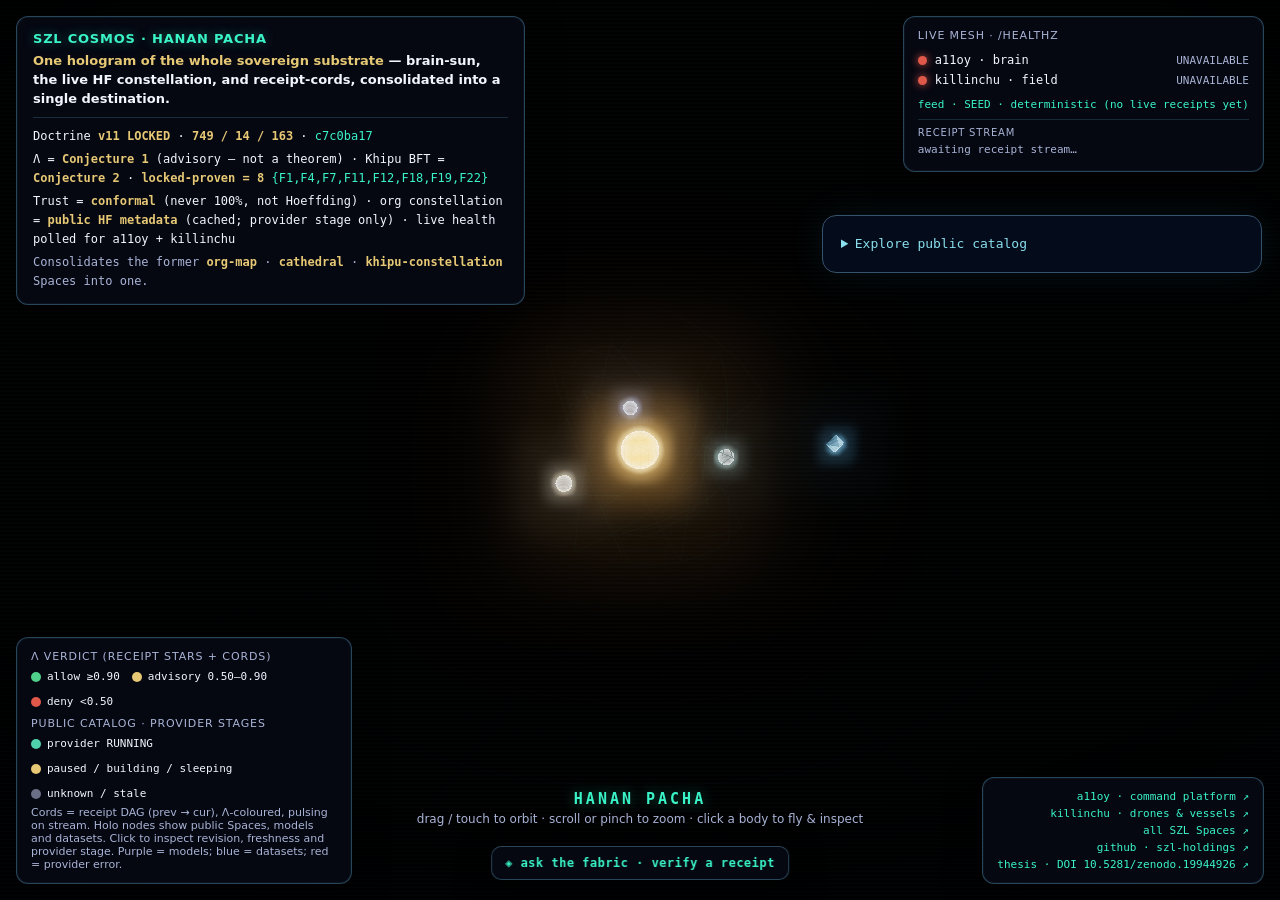
==== spaces/cosmos/index.html @ a41378c2 "feat: bind Cosmos to canonical source and verified publication Signed-off-by: Lutar, Stephen P. <ste" ====
<!doctype html>
<!-- ======================================================================
  SZL COSMOS · Hanan Pacha — one holographic destination that CONSOLIDATES
  three former Spaces (org-map · cathedral · khipu-constellation) into a single
  cinematic 3D hologram of the whole SZL sovereign substrate.

  Fully sovereign: Three.js r160 (MIT) VENDORED under /vendor, NO CDN at runtime,
  including the real postprocessing bloom chain (EffectComposer + UnrealBloomPass
  + OutputPass, all MIT, vendored). Holographic fresnel / iridescent / scanline
  shaders + true selective-style bloom.

  Layers (all honest):
   - a11oy = brain / sun (core governance substrate)
   - 3 a11oy-INTERNAL capabilities orbit + inspect (reasoning / policy / operator)
   - ORG CONSTELLATION = the live SZL Holdings HF Spaces as holographic nodes
     (this is the former org-map, folded in — catalog snapshot, honestly labelled)
   - killinchu = field node
   - Khipu receipt constellation w/ cord arcs (the receipt DAG), Λ-coloured
  Real /healthz + /lambda + /khipu/ledger; honest SEED→LIVE. Nothing fabricated.

  Honesty v11: Λ = Conjecture 1 (advisory); Khipu BFT = Conjecture 2; locked-proven = 8;
  conformal-not-Hoeffding; SLSA L1 honest.
====================================================================== -->
<html lang="en">
<head>
<meta charset="utf-8" />
<link rel="icon" href="data:image/svg+xml,%3Csvg%20xmlns='http://www.w3.org/2000/svg'%20viewBox='0%200%2032%2032'%3E%3Crect%20width='32'%20height='32'%20rx='6'%20fill='%23050912'/%3E%3Ccircle%20cx='16'%20cy='16'%20r='6.5'%20fill='%23d7b96b'/%3E%3Ccircle%20cx='16'%20cy='16'%20r='11'%20fill='none'%20stroke='%233af4c8'%20stroke-width='1.2'/%3E%3C/svg%3E" />
<meta name="viewport" content="width=device-width, initial-scale=1, viewport-fit=cover" />
<meta name="theme-color" content="#050912" />
<meta name="color-scheme" content="dark" />
<meta name="mobile-web-app-capable" content="yes" />
<meta name="apple-mobile-web-app-capable" content="yes" />
<meta name="apple-mobile-web-app-status-bar-style" content="black-translucent" />
<title>SZL Cosmos · Hanan Pacha</title>
<meta name="description" content="One holographic destination for the SZL sovereign governed-AI substrate: a11oy brain-sun, internal capabilities, the live HF Spaces constellation, killinchu field node, and a live Khipu receipt constellation. Vendored Three.js + real bloom, no CDN. Λ = Conjecture 1." />
<!-- social link-preview card (sovereign: same-origin poster, no CDN) -->
<meta property="og:type" content="website" />
<meta property="og:site_name" content="SZL Holdings" />
<meta property="og:title" content="SZL Cosmos · Hanan Pacha" />
<meta property="og:description" content="One holographic map of the SZL sovereign governed-AI substrate — brain-sun, the live HF Spaces constellation, and Khipu receipt-cords. Vendored 3D · real bloom · no CDN · Λ = Conjecture 1." />
<meta property="og:url" content="https://betterwithage-cosmos.hf.space/" />
<meta property="og:image" content="https://betterwithage-cosmos.hf.space/og.png" />
<meta property="og:image:type" content="image/png" />
<meta property="og:image:width" content="1200" />
<meta property="og:image:height" content="630" />
<meta property="og:image:alt" content="SZL Cosmos — a holographic gold brain-sun corded to a constellation of governed HF Spaces." />
<meta name="twitter:card" content="summary_large_image" />
<meta name="twitter:title" content="SZL Cosmos · Hanan Pacha" />
<meta name="twitter:description" content="One holographic map of the SZL sovereign governed-AI substrate. Vendored 3D · real bloom · no CDN · Λ = Conjecture 1." />
<meta name="twitter:image" content="https://betterwithage-cosmos.hf.space/og.png" />
<!-- SOVEREIGN: 0 runtime CDN. System font stacks only. -->
<style>
:root{
  --hatun-300:#e6c875; --hatun-400:#d7b96b; --hatun-500:#c08f2f;
  --cyan:#3af4c8; --holo:#7ad7ff; --magenta:#ff6cc8; --violet:#9b8cff;
  --yuyay-300:#5cc4bf; --yuyay-500:#168f89;
  --indigo-900:#040711; --indigo-800:#0a0e1e; --indigo-700:#14173a;
  --green:#4fd18b; --amber:#e6c875; --red:#e0584a;
  --ink:#f2f6ff; --ink-dim:#a9b4d6;
  --hud-bg:rgba(6,9,20,0.86); --hud-border:rgba(122,215,255,0.30);
  --mono:'JetBrains Mono',ui-monospace,Menlo,monospace;
  --sans:'Inter',system-ui,-apple-system,sans-serif;
}
*{box-sizing:border-box}
html,body{margin:0;height:100%;background:var(--indigo-900);overflow:hidden;color:var(--ink);font-family:var(--sans)}
#scene{position:fixed;inset:0;z-index:0;display:block}
/* holographic overlays: scanlines + vignette (between scene and HUD) */
.fx{position:fixed;inset:0;z-index:4;pointer-events:none}
.fx.scan{background:repeating-linear-gradient(0deg,rgba(122,215,255,0.05) 0px,rgba(122,215,255,0.05) 1px,transparent 2px,transparent 4px);mix-blend-mode:screen;opacity:.35;animation:scanmove 8s linear infinite}
.fx.vig{background:radial-gradient(120% 100% at 50% 40%,transparent 52%,rgba(3,5,12,0.55) 100%)}
@keyframes scanmove{to{background-position:0 4px}}
.hud{position:fixed;z-index:10;background:var(--hud-bg);border:1px solid var(--hud-border);border-radius:12px;
  backdrop-filter:blur(10px);-webkit-backdrop-filter:blur(10px);box-shadow:0 10px 34px rgba(0,0,0,0.5),inset 0 0 0 1px rgba(122,215,255,0.05)}
/* top-left doctrine plaque */
.plaque{top:16px;left:16px;max-width:min(50ch,84vw);padding:14px 16px}
.plaque .title{color:var(--cyan);font-weight:700;letter-spacing:.06em;font-size:13px;text-transform:uppercase;margin-bottom:6px;text-shadow:0 0 12px rgba(58,244,200,0.4)}
.plaque .value{font:600 13px/1.45 var(--sans);color:var(--ink);margin-bottom:9px;padding-bottom:8px;border-bottom:1px solid rgba(122,215,255,0.18)}
.plaque .value .em{color:var(--hatun-300)}
.plaque .line{font:12px/1.55 var(--mono);color:var(--ink)}
.plaque .line b{color:var(--hatun-300)}
.plaque .sha{color:var(--cyan)}
/* top-right live status */
.status{top:16px;right:16px;padding:12px 14px;min-width:236px}
.status .h{font-size:11px;color:var(--ink-dim);text-transform:uppercase;letter-spacing:.08em;margin-bottom:8px}
.row{display:flex;align-items:center;gap:8px;font:12px var(--mono);padding:3px 0}
.dot{width:9px;height:9px;border-radius:50%;flex:none}
.dot.live{background:var(--green);box-shadow:0 0 9px var(--green)}
.dot.off{background:var(--red);box-shadow:0 0 9px var(--red)}
.dot.seed{background:var(--hatun-400);box-shadow:0 0 9px var(--hatun-400)}
.dot.cat{background:var(--holo);box-shadow:0 0 9px var(--holo)}
.row .meta{margin-left:auto;color:var(--ink-dim);font-size:11px}
.feed{margin-top:8px;font:11px var(--mono);color:var(--cyan)}
.ticker{margin-top:8px;border-top:1px solid rgba(122,215,255,0.16);padding-top:7px}
.ticker .th{font-size:10px;color:var(--ink-dim);text-transform:uppercase;letter-spacing:.08em;margin-bottom:4px}
.ticker .tk{font:11px/1.5 var(--mono);color:var(--ink);white-space:nowrap;overflow:hidden;text-overflow:ellipsis}
.ticker .tk.dim{color:var(--ink-dim)}
/* bottom-left legend */
.legend{bottom:16px;left:16px;padding:12px 14px;font-size:11px;max-width:48ch}
.legend .h{color:var(--ink-dim);text-transform:uppercase;letter-spacing:.08em;margin-bottom:7px}
.legend .grp{display:flex;flex-wrap:wrap;gap:12px;margin-bottom:6px}
.legend .item{display:flex;align-items:center;gap:6px;font:11px var(--mono)}
.legend .sw{width:10px;height:10px;border-radius:50%}
.legend .hint{color:var(--ink-dim);margin-top:4px}
/* bottom-right links */
.links{bottom:16px;right:16px;padding:10px 14px;font:11px var(--mono);text-align:right}
.links a{color:var(--cyan);text-decoration:none;display:block;padding:2px 0}
.links a:hover{color:var(--hatun-300);text-decoration:underline}
/* inspector panel */
#inspector{position:fixed;z-index:20;top:50%;right:-440px;transform:translateY(-50%);
  width:400px;max-width:88vw;max-height:80vh;overflow:auto;padding:18px 20px;
  background:var(--hud-bg);border:1px solid var(--hud-border);border-radius:14px;
  backdrop-filter:blur(11px);box-shadow:0 16px 48px rgba(0,0,0,0.6),inset 0 0 40px rgba(122,215,255,0.04);transition:right .35s cubic-bezier(.2,.8,.2,1)}
#inspector.show{right:16px}
#inspector .ititle{color:var(--cyan);font-weight:700;font-size:16px;margin-bottom:4px;text-shadow:0 0 12px rgba(58,244,200,0.35)}
#inspector .iplain{color:var(--ink);font-size:13px;line-height:1.5;margin-bottom:12px}
#inspector .ih{font:11px var(--mono);color:var(--ink-dim);text-transform:uppercase;letter-spacing:.07em;margin:12px 0 5px}
#inspector ul{margin:0;padding-left:18px}
#inspector li{font:12px/1.55 var(--mono);color:var(--ink);margin-bottom:3px}
#inspector li.proof{color:var(--cyan)}
#inspector .close{position:absolute;top:12px;right:14px;cursor:pointer;color:var(--ink-dim);font-size:18px;background:none;border:0}
#inspector .close:hover{color:var(--cyan)}
/* loader / error */
#boot{position:fixed;inset:0;z-index:30;display:flex;align-items:center;justify-content:center;flex-direction:column;
  background:var(--indigo-900);text-align:center;transition:opacity .6s ease}
#boot.hide{opacity:0;pointer-events:none}
#boot .b1{font:700 22px var(--mono);color:var(--cyan);letter-spacing:.14em;text-shadow:0 0 18px rgba(58,244,200,0.5)}
#boot .b2{color:var(--ink-dim);font-size:13px;margin-top:10px}
#boot .spin{width:32px;height:32px;margin:18px auto 0;border-radius:50%;border:2px solid rgba(122,215,255,0.22);border-top-color:var(--cyan);animation:spin 0.9s linear infinite}
@keyframes spin{to{transform:rotate(360deg)}}
.title-card{position:fixed;z-index:8;left:50%;bottom:74px;transform:translateX(-50%);text-align:center;pointer-events:none}
.title-card .t1{font:700 15px var(--mono);color:var(--cyan);letter-spacing:.2em;text-transform:uppercase;text-shadow:0 0 14px rgba(58,244,200,0.45)}
.title-card .t2{color:var(--ink-dim);font-size:12px;margin-top:4px}
/* Toggle FAB + scrim are desktop-hidden; revealed only on phones below. */
.hud-toggle-cb{position:fixed;opacity:0;pointer-events:none;width:0;height:0}
.hud-fab,.hud-scrim{display:none}

@media(max-width:680px){
  #hud-sheet{position:fixed;left:0;right:0;bottom:0;top:auto;z-index:32;
    max-height:76vh;overflow-y:auto;-webkit-overflow-scrolling:touch;
    display:flex;flex-direction:column;gap:14px;
    background:rgba(6,9,20,0.97);border-top:1px solid var(--hud-border);border-radius:18px 18px 0 0;
    box-shadow:0 -16px 48px rgba(0,0,0,0.6);backdrop-filter:blur(12px);-webkit-backdrop-filter:blur(12px);
    padding:20px 18px calc(24px + env(safe-area-inset-bottom,0px));
    padding-left:max(18px,env(safe-area-inset-left));padding-right:max(18px,env(safe-area-inset-right));
    transform:translateY(calc(100% + 40px));transition:transform .34s cubic-bezier(.2,.8,.2,1)}
  #hud-sheet::before{content:"";position:sticky;top:0;align-self:center;width:42px;height:4px;
    border-radius:3px;background:rgba(122,215,255,0.5);margin-bottom:2px;flex:none}
  .hud.plaque,.hud.status,.hud.legend,.hud.links{position:static;inset:auto;max-width:none;min-width:0;width:100%;
    border:0;border-radius:0;background:transparent;box-shadow:none;backdrop-filter:none;-webkit-backdrop-filter:none;
    padding:0;margin:0;text-align:left}
  .hud.legend{display:block}
  .hud.status,.hud.legend,.hud.links{border-top:1px solid rgba(122,215,255,0.16);padding-top:14px}
  .plaque .title{font-size:12px}
  .plaque .value{font-size:13px;margin-bottom:8px;padding-bottom:8px}
  .plaque .line{font-size:12px;line-height:1.55}
  .plaque .line.m-hide{display:block}
  .status .h{font-size:12px}
  .row{font-size:12px;gap:7px}.row .meta{font-size:12px}
  .feed{font-size:12px}.ticker .tk{font-size:12px;white-space:normal}.ticker .th{font-size:12px}
  .legend{font-size:12px}.legend .item{font-size:12px}.legend .hint{font-size:12px}
  .title-card .t1{font-size:13px}.title-card .t2{font-size:12px;max-width:88vw}
  .links{font-size:12px}.links a{font-size:12px}
  #inspector{width:92vw}#inspector .iplain{font-size:13px}#inspector li{font-size:12px}#inspector .ih{font-size:12px}
  .fx.scan{opacity:.22}
  .hud-fab{display:inline-flex;align-items:center;gap:7px;position:fixed;z-index:34;
    right:max(12px,env(safe-area-inset-right));bottom:max(14px,env(safe-area-inset-bottom));
    min-height:44px;min-width:44px;padding:0 16px;cursor:pointer;
    background:var(--hud-bg);border:1px solid var(--hud-border);border-radius:24px;
    color:var(--cyan);font:600 13px var(--mono);letter-spacing:.04em;
    backdrop-filter:blur(9px);-webkit-backdrop-filter:blur(9px);box-shadow:0 10px 34px rgba(0,0,0,0.5)}
  .hud-fab .hud-fab-i{font-size:14px}
  .hud-scrim{display:block;position:fixed;inset:0;z-index:31;background:rgba(4,5,12,0);
    pointer-events:none;transition:background .34s ease}
  #hud-toggle:checked ~ #hud-sheet{transform:translateY(0)}
  #hud-toggle:checked ~ .hud-scrim{background:rgba(4,5,12,0.45);pointer-events:auto}
  #hud-toggle:checked ~ .hud-fab{color:var(--hatun-300);border-color:rgba(230,200,117,.5)}
}
@media(prefers-reduced-motion:reduce){
  #inspector{transition:none}#boot{transition:none}#boot .spin{animation:none;border-top-color:rgba(122,215,255,0.22)}
  .ticker .tk{white-space:normal}.fx.scan{animation:none}
  #verify-modal{transition:none}
}
/* verify launcher + modal */
#verify-fab{position:fixed;z-index:18;left:50%;transform:translateX(-50%);bottom:20px;cursor:pointer;
  background:var(--hud-bg);border:1px solid var(--hud-border);border-radius:10px;
  color:var(--cyan);font:600 12px var(--mono);letter-spacing:.04em;padding:9px 13px;
  backdrop-filter:blur(9px);-webkit-backdrop-filter:blur(9px);box-shadow:0 10px 34px rgba(0,0,0,0.5)}
#verify-fab:hover{color:var(--hatun-300);border-color:rgba(230,200,117,.5)}
#verify-modal{position:fixed;z-index:40;inset:0;display:none;align-items:flex-start;justify-content:center;
  background:rgba(4,5,12,0.72);backdrop-filter:blur(4px);-webkit-backdrop-filter:blur(4px);
  padding:6vh 14px;overflow:auto;transition:opacity .25s ease}
#verify-modal.show{display:flex}
#verify-modal .vm-inner{position:relative;width:100%;max-width:660px}
#verify-modal .vm-close{position:absolute;top:-34px;right:0;cursor:pointer;color:var(--ink-dim);
  font-size:24px;background:none;border:0;line-height:1}
#verify-modal .vm-close:hover{color:var(--cyan)}
#verify-modal .vm-lede{color:var(--ink-dim);font:12px/1.5 var(--mono);margin:0 0 12px;max-width:660px}
@media(max-width:680px){
  #verify-fab{bottom:auto;top:max(56px,calc(env(safe-area-inset-top) + 12px));left:50%;transform:translateX(-50%);min-height:44px;padding:0 14px;display:inline-flex;align-items:center}
}
@media(pointer:coarse),(max-width:680px){
  .links a{display:flex;align-items:center;min-height:44px;padding:8px 0}
  #inspector .close{min-width:44px;min-height:44px;display:flex;align-items:center;justify-content:center;font-size:24px;top:6px;right:8px}
  #verify-modal .vm-close{min-width:44px;min-height:44px;display:flex;align-items:center;justify-content:center;top:-44px}
  .dot{width:10px;height:10px}
}
#inspector{padding-bottom:max(18px,calc(18px + env(safe-area-inset-bottom)))}
#verify-modal{padding-top:max(6vh,calc(env(safe-area-inset-top) + 24px))}
@media(max-width:768px){
  .plaque .title{font-size:12px}.status .h{font-size:12px}
  .row,.row .meta{font-size:12px}.feed,.ticker .tk{font-size:12px}.ticker .th{font-size:12px}
  .legend,.legend .item,.legend .hint{font-size:12px}.links,.links a{font-size:12px}
  #inspector .ih,#inspector li{font-size:12px}#verify-fab,#verify-modal .vm-lede{font-size:12px}
  .links a{min-height:44px;display:flex;align-items:center;padding:6px 0}
  #verify-fab{min-height:44px;display:inline-flex;align-items:center}
}
/* ============================================================
   ADDITIVE PRESENTATION POLISH (CSS-only; no text/logic/canvas
   changes). Motion is gated on prefers-reduced-motion; hover on
   fine-pointer + desktop so touch/mobile sheet behaviour is intact.
   ============================================================ */
/* smoother, tactile HUD chrome */
.hud{transition:transform .3s cubic-bezier(.2,.8,.2,1),box-shadow .3s ease,border-color .3s ease}
@media(hover:hover) and (min-width:681px){
  .hud.plaque:hover,.hud.status:hover,.hud.legend:hover,.hud.links:hover{
    transform:translateY(-2px);
    border-color:rgba(122,215,255,0.5);
    box-shadow:0 16px 46px rgba(0,0,0,0.58),0 0 22px rgba(58,244,200,0.12),inset 0 0 0 1px rgba(122,215,255,0.08)}
}
/* keyboard-visible focus rings (none existed before) for a11y */
.links a:focus-visible,
#insp-close:focus-visible,
#inspector .close:focus-visible,
#verify-fab:focus-visible,
#verify-modal .vm-close:focus-visible,
#hud-fab:focus-visible{outline:2px solid var(--cyan);outline-offset:3px;border-radius:6px}
#verify-fab:focus-visible{color:var(--hatun-300);border-color:rgba(230,200,117,.5)}
/* link + launcher micro-interactions */
.links a{transition:color .2s ease,transform .2s ease}
@media(hover:hover){ .links a:hover{transform:translateX(2px)} }
#verify-fab{transition:transform .25s cubic-bezier(.2,.8,.2,1),color .2s ease,border-color .2s ease,box-shadow .25s ease}
@media(hover:hover){
  #verify-fab:hover{transform:translateX(-50%) translateY(-2px);box-shadow:0 14px 40px rgba(0,0,0,0.55),0 0 20px rgba(58,244,200,0.14)}
}
/* tasteful sovereign scrollbars on the scrollable panels */
#inspector::-webkit-scrollbar,#hud-sheet::-webkit-scrollbar{width:8px;height:8px}
#inspector::-webkit-scrollbar-track,#hud-sheet::-webkit-scrollbar-track{background:transparent}
#inspector::-webkit-scrollbar-thumb,#hud-sheet::-webkit-scrollbar-thumb{background:rgba(122,215,255,0.28);border-radius:8px}
#inspector::-webkit-scrollbar-thumb:hover,#hud-sheet::-webkit-scrollbar-thumb:hover{background:rgba(122,215,255,0.45)}
#inspector,#hud-sheet{scrollbar-width:thin;scrollbar-color:rgba(122,215,255,0.30) transparent}
/* staggered entrance for desktop HUD (backwards fill so hover transforms stay live) */
@media(min-width:681px) and (prefers-reduced-motion:no-preference){
  .hud.plaque,.hud.status,.hud.legend,.hud.links{animation:hud-rise .6s cubic-bezier(.2,.8,.2,1) backwards}
  .hud.status{animation-delay:.07s}
  .hud.legend{animation-delay:.14s}
  .hud.links{animation-delay:.21s}
  .title-card{animation:card-rise .7s cubic-bezier(.2,.8,.2,1) .30s backwards}
  #verify-fab{animation:card-rise .7s cubic-bezier(.2,.8,.2,1) .40s backwards}
}
@keyframes hud-rise{from{opacity:0;transform:translateY(10px)}to{opacity:1;transform:translateY(0)}}
@keyframes card-rise{from{opacity:0;transform:translateX(-50%) translateY(10px)}to{opacity:1;transform:translateX(-50%) translateY(0)}}
/* gentle life on the boot title + live status dots */
@media(prefers-reduced-motion:no-preference){
  #boot .b1{animation:boot-glow 2.4s ease-in-out infinite}
  .dot.live{animation:dot-pulse 2s ease-in-out infinite}
}
@keyframes boot-glow{0%,100%{text-shadow:0 0 18px rgba(58,244,200,0.5)}50%{text-shadow:0 0 30px rgba(58,244,200,0.85),0 0 46px rgba(58,244,200,0.35)}}
@keyframes dot-pulse{0%,100%{box-shadow:0 0 9px var(--green)}50%{box-shadow:0 0 16px var(--green),0 0 5px var(--green)}}
</style>
<link rel="stylesheet" href="./catalog.css">
<script defer src="./catalog-ui.js"></script>
</head>
<body>
  <input type="checkbox" id="hud-toggle" class="hud-toggle-cb" aria-hidden="true" tabindex="-1" />
  <label for="hud-toggle" id="hud-fab" class="hud-fab" role="button" tabindex="0"
         aria-label="Show or hide the fabric panels"><span class="hud-fab-i" aria-hidden="true">◈</span><span class="hud-fab-t">panels</span></label>
  <label for="hud-toggle" id="hud-scrim" class="hud-scrim" aria-hidden="true"></label>

  <canvas id="scene" aria-label="3D hologram: a11oy brain-sun with orbiting internal capabilities, the SZL Holdings HF Spaces constellation, killinchu field node, and a live Khipu receipt constellation"></canvas>
  <div class="fx scan" aria-hidden="true"></div>
  <div class="fx vig" aria-hidden="true"></div>

  <div id="boot"><div class="b1">SZL COSMOS</div><div class="b2">projecting sovereign hologram · vendored 3D · real bloom · no CDN…</div><div class="spin" role="status" aria-label="loading"></div></div>

  <div id="hud-sheet">
  <div class="hud plaque" aria-live="polite">
    <div class="title">SZL Cosmos · Hanan Pacha</div>
    <div class="value"><span class="em">One hologram of the whole sovereign substrate</span> — brain-sun, the live HF constellation, and receipt-cords, consolidated into a single destination.</div>
    <div class="line">Doctrine <b>v11 LOCKED</b> · <b>749 / 14 / 163</b> · <span class="sha">c7c0ba17</span></div>
    <div class="line" style="margin-top:5px">Λ = <b>Conjecture 1</b> (advisory — not a theorem) · Khipu BFT = <b>Conjecture 2</b> · <b>locked-proven = 8</b> <span class="sha">{F1,F4,F7,F11,F12,F18,F19,F22}</span></div>
    <div class="line m-hide" style="margin-top:5px">Trust = <b>conformal</b> (never 100%, not Hoeffding) · org constellation = <b>public HF metadata</b> (cached; provider stage only) · live health polled for a11oy + killinchu</div>
    <div class="line m-hide" style="margin-top:5px;color:var(--ink-dim)">Consolidates the former <b>org-map</b> · <b>cathedral</b> · <b>khipu-constellation</b> Spaces into one.</div>
  </div>

  <div class="hud status">
    <div class="h">Live mesh · /healthz</div>
    <div id="status-rows"></div>
    <div class="feed">feed · <span id="feed-src">connecting…</span></div>
    <div class="ticker"><div class="th">Receipt stream</div><div id="ticker-lines"></div></div>
  </div>

  <div class="hud legend">
    <div class="h">Λ verdict (receipt stars + cords)</div>
    <div class="grp">
      <span class="item"><span class="sw" style="background:#4fd18b"></span>allow ≥0.90</span>
      <span class="item"><span class="sw" style="background:#e6c875"></span>advisory 0.50–0.90</span>
      <span class="item"><span class="sw" style="background:#e0584a"></span>deny &lt;0.50</span>
    </div>
    <div class="h" style="margin-top:9px">Public catalog · provider stages</div>
    <div class="grp">
      <span class="item"><span class="sw" style="background:#4fd1ac"></span>provider RUNNING</span>
      <span class="item"><span class="sw" style="background:#e6c875"></span>paused / building / sleeping</span>
      <span class="item"><span class="sw" style="background:#6b6f86"></span>unknown / stale</span>
    </div>
    <div class="hint">Cords = receipt DAG (prev → cur), Λ-coloured, pulsing on stream. Holo nodes show public Spaces, models and datasets. Click to inspect revision, freshness and provider stage. Purple = models; blue = datasets; red = provider error.</div>
  </div>

  <div class="hud links">
    <a href="https://szlholdings-a11oy.hf.space" target="_blank" rel="noopener">a11oy · command platform ↗</a>
    <a href="https://szlholdings-killinchu.hf.space" target="_blank" rel="noopener">killinchu · drones & vessels ↗</a>
    <a href="https://huggingface.co/SZLHOLDINGS" target="_blank" rel="noopener">all SZL Spaces ↗</a>
    <a href="https://github.com/szl-holdings" target="_blank" rel="noopener">github · szl-holdings ↗</a>
    <a href="https://doi.org/10.5281/zenodo.19944926" target="_blank" rel="noopener">thesis · DOI 10.5281/zenodo.19944926 ↗</a>
  </div>
  </div><!-- /#hud-sheet -->

  <div id="inspector" role="dialog" aria-modal="false">
    <button class="close" id="insp-close" aria-label="Close">×</button>
    <div class="ititle" id="insp-title"></div>
    <div class="iplain" id="insp-plain"></div>
    <div id="insp-body"></div>
  </div>

  <div class="title-card"><div class="t1">Hanan Pacha</div><div class="t2">drag / touch to orbit · scroll or pinch to zoom · click a body to fly &amp; inspect</div></div>

  <button id="verify-fab" type="button" aria-haspopup="dialog" aria-controls="verify-modal">◈ ask the fabric · verify a receipt</button>
  <div id="verify-modal" role="dialog" aria-modal="true" aria-label="Ask the fabric — verify a receipt">
    <div class="vm-inner">
      <button class="vm-close" id="verify-close" aria-label="Close">×</button>
      <p class="vm-lede">Paste a Khipu receipt / DSSE envelope / in-toto statement (or load the sample) and
        submit it to the <b>live</b> a11oy verify endpoint. Unsigned → <b>STRUCTURAL-ONLY</b> (advisory,
        never a false green). Verifies receipts / DSSE / in-toto — not arbitrary text. Λ = Conjecture 1.</p>
      <div id="szl-verify"></div>
    </div>
  </div>

  <!-- Sovereign importmap: ONLY vendored local files. No CDN. -->
  <script type="importmap">
  {
    "imports": {
      "three": "./vendor/three.module.min.js",
      "three/addons/": "./vendor/"
    }
  }
  </script>
  <script type="module" src="./app.js"></script>
  <script src="./vendor/szl_verify_widget.js"></script>
  <script>
    (function(){
      var fab=document.getElementById('verify-fab');
      var modal=document.getElementById('verify-modal');
      var close=document.getElementById('verify-close');
      var mounted=false;
      function open(){
        if(!mounted && window.SZLVerify){ SZLVerify.mount('#szl-verify',{base:'https://a-11-oy.com'}); mounted=true; }
        modal.classList.add('show');
      }
      function hide(){ modal.classList.remove('show'); }
      if(fab) fab.addEventListener('click', open);
      if(close) close.addEventListener('click', hide);
      if(modal) modal.addEventListener('click', function(e){ if(e.target===modal) hide(); });
      document.addEventListener('keydown', function(e){ if(e.key==='Escape') hide(); });
    })();
  </script>

<!-- SZL-FOURTH-WALL:v1:START — this page proves itself to the visitor. Integrity & origin only. -->
<section id="fourth-wall" style="background:#060D1F;border-top:1px solid #C9B787;padding:14px 20px;font-family:ui-monospace,SFMono-Regular,Menlo,monospace;font-size:12px;color:#8FA3BF;line-height:1.7">
  <div style="max-width:960px;margin:0 auto">
    <span style="color:#C9B787;letter-spacing:2px">⟨ 4TH WALL ⟩</span>
    <span> You are reading rendered bytes. Don&rsquo;t trust them — hash them:</span>
    <button id="fw-hash-btn" style="margin-left:8px;background:transparent;border:1px solid #3AF4C8;color:#3AF4C8;padding:2px 10px;border-radius:3px;font:inherit;cursor:pointer">hash this page</button>
    <span id="fw-hash-out" style="color:#3AF4C8;word-break:break-all"></span>
    <div style="margin-top:6px">canonical source: <a href="https://huggingface.co/spaces/betterwithage/cosmos/tree/main" style="color:#C9B787">betterwithage/cosmos</a><span id="fw-rev"></span> · verify from outside:
      <code style="color:#E8D9AE;background:#0B1F3A;padding:1px 6px;border-radius:3px">curl -sL https://huggingface.co/spaces/betterwithage/cosmos/resolve/main/index.html | sha256sum</code>
    </div>
    <div style="margin-top:4px;color:#5c6f8a">Integrity &amp; origin of this page only — never the accuracy of anything on it. Known platform delta: Hugging Face may inject one <code>window.huggingface</code> variables <code>&lt;script&gt;</code> into <code>&lt;head&gt;</code> of the served page, so the in-browser hash can differ from the source hash by exactly that banner — diff the two documents to see it. Distrust only differences beyond that. Doctrine v11.</div>
  </div>
</section>
<script>
(function () {
  var btn = document.getElementById("fw-hash-btn"), out = document.getElementById("fw-hash-out");
  if (btn) btn.addEventListener("click", function () {
    out.textContent = " hashing\u2026";
    fetch(window.location.href, { cache: "reload" }).then(function (r) { return r.arrayBuffer(); })
      .then(function (buf) { return crypto.subtle.digest("SHA-256", buf); })
      .then(function (d) {
        var h = Array.prototype.map.call(new Uint8Array(d), function (b) { return b.toString(16).padStart(2, "0"); }).join("");
        out.textContent = " sha256:" + h;
      }).catch(function () { out.textContent = " hash failed \u2014 use the curl line instead"; });
  });
  fetch("https://huggingface.co/api/spaces/betterwithage/cosmos")
    .then(function (r) { return r.ok ? r.json() : null; })
    .then(function (j) { if (j && j.sha) document.getElementById("fw-rev").textContent = " (live revision = " + j.sha.slice(0, 12) + ")"; })
    .catch(function () {});
})();
</script>
<!-- SZL-FOURTH-WALL:v1:END -->

</body>
</html>
---- spaces/cosmos/catalog.css ----
#catalog-panel{position:fixed;right:18px;top:215px;z-index:30;width:min(440px,calc(100vw - 36px));max-height:65vh;overflow:auto;box-sizing:border-box;padding:14px 18px;background:rgba(5,13,29,.94);border:1px solid #34536c;border-radius:14px;color:#d9e9f3;font:12px/1.5 ui-monospace,monospace;box-shadow:0 0 35px #1c739524;backdrop-filter:blur(16px)}
#catalog-panel summary{cursor:pointer;color:#8adfed;font-size:13px;padding:4px 0}#catalog-state{color:#d7b96b}.catalog-note{color:#92a6bc;font-size:11px}.catalog-filters{display:flex;gap:8px;flex-wrap:wrap}.catalog-filters label{flex:1;min-width:95px}.catalog-filters input,.catalog-filters select{display:block;box-sizing:border-box;width:100%;padding:7px;background:#0e1d31;color:#e3f3ff;border:1px solid #34536c;border-radius:5px}.catalog-result{display:block;margin:7px 0;padding:9px 10px;border-left:3px solid #7d8ba4;background:#0c1a2c;text-decoration:none;color:#b7e1f6;overflow-wrap:anywhere}.catalog-result small{display:block;color:#94a9bf;font-size:10px;margin-top:4px}.catalog-result[data-stage=RUNNING]{border-color:#4fd1ac}.catalog-result[data-stage=BUILDING],.catalog-result[data-stage=SLEEPING],.catalog-result[data-stage=PAUSED]{border-color:#e6c875}.catalog-result[data-stage=RUNTIME_ERROR],.catalog-result[data-stage=BUILD_ERROR]{border-color:#ee716a}#catalog-panel a:focus-visible,#catalog-panel summary:focus-visible{outline:2px solid #4fd1ac;outline-offset:3px}#catalog-panel a{color:#9cdbed}#catalog-results{max-height:32vh;overflow:auto;margin:10px 0}#catalog-sources{font-size:10px}
@media(max-width:680px){#catalog-panel{top:auto;bottom:12px;right:12px;width:calc(100vw - 24px);max-height:52vh;padding:9px 12px}#catalog-results{max-height:22vh}}

#inspector.show{z-index:40}
@media(min-width:681px){#catalog-panel{max-height:calc(100vh - 240px)}}
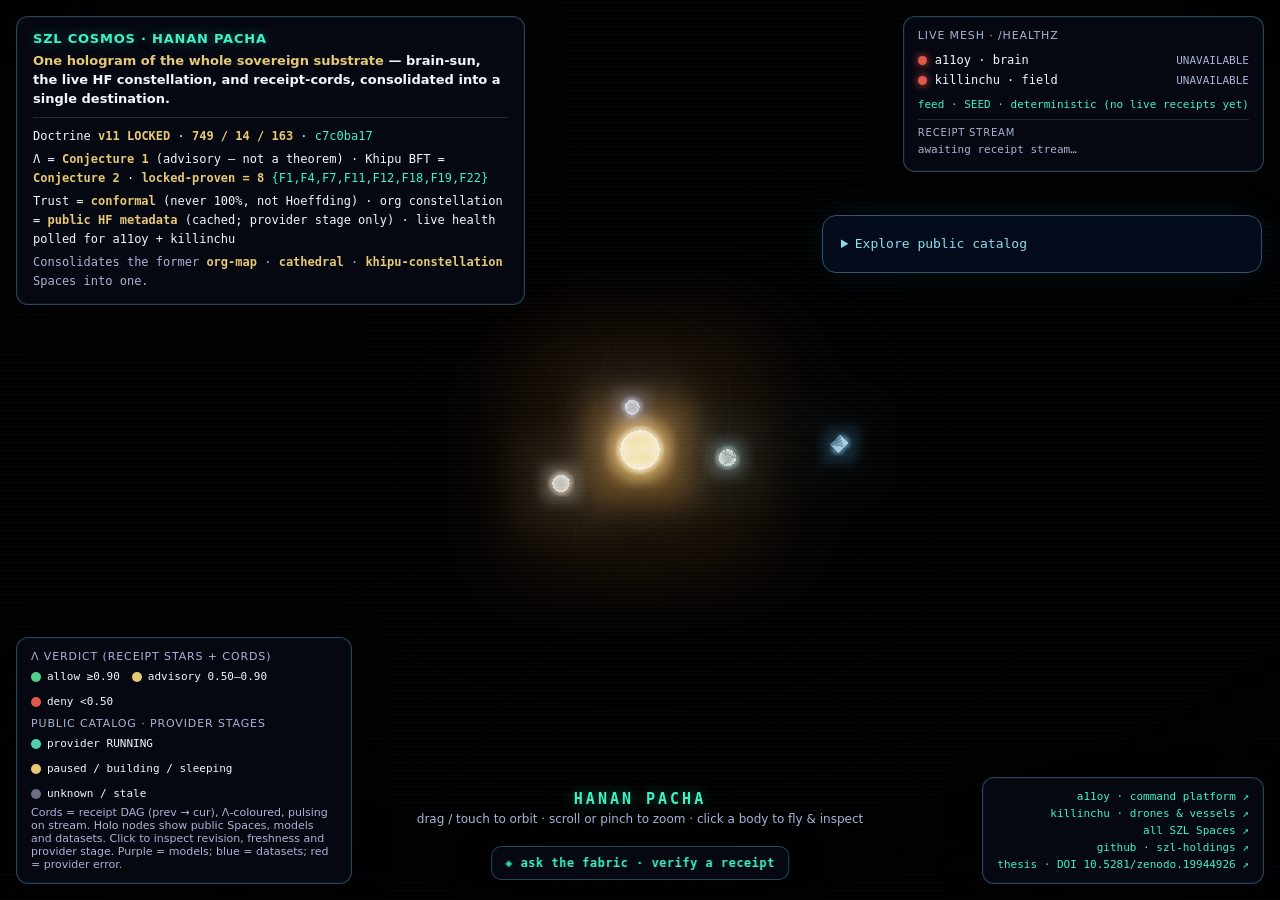
==== commit e8e2aa6f: "fix: bind the complete Cosmos payload and verification UI Signed-off-by: Lutar, Stephen P. <stephenl" ====
--- a/spaces/cosmos/index.html
+++ b/spaces/cosmos/index.html
@@ -39,7 +39,7 @@
 <meta property="og:title" content="SZL Cosmos · Hanan Pacha" />
 <meta property="og:description" content="One holographic map of the SZL sovereign governed-AI substrate — brain-sun, the live HF Spaces constellation, and Khipu receipt-cords. Vendored 3D · real bloom · no CDN · Λ = Conjecture 1." />
 <meta property="og:url" content="https://betterwithage-cosmos.hf.space/" />
-<meta property="og:image" content="https://betterwithage-cosmos.hf.space/og.png" />
+<meta property="og:image" content="https://betterwithage-cosmos.hf.space/og.svg" />
 <meta property="og:image:type" content="image/png" />
 <meta property="og:image:width" content="1200" />
 <meta property="og:image:height" content="630" />
@@ -47,7 +47,7 @@
 <meta name="twitter:card" content="summary_large_image" />
 <meta name="twitter:title" content="SZL Cosmos · Hanan Pacha" />
 <meta name="twitter:description" content="One holographic map of the SZL sovereign governed-AI substrate. Vendored 3D · real bloom · no CDN · Λ = Conjecture 1." />
-<meta name="twitter:image" content="https://betterwithage-cosmos.hf.space/og.png" />
+<meta name="twitter:image" content="https://betterwithage-cosmos.hf.space/og.svg" />
 <!-- SOVEREIGN: 0 runtime CDN. System font stacks only. -->
 <style>
 :root{
@@ -380,10 +380,10 @@
     <span> You are reading rendered bytes. Don&rsquo;t trust them — hash them:</span>
     <button id="fw-hash-btn" style="margin-left:8px;background:transparent;border:1px solid #3AF4C8;color:#3AF4C8;padding:2px 10px;border-radius:3px;font:inherit;cursor:pointer">hash this page</button>
     <span id="fw-hash-out" style="color:#3AF4C8;word-break:break-all"></span>
-    <div style="margin-top:6px">canonical source: <a href="https://huggingface.co/spaces/betterwithage/cosmos/tree/main" style="color:#C9B787">betterwithage/cosmos</a><span id="fw-rev"></span> · verify from outside:
-      <code style="color:#E8D9AE;background:#0B1F3A;padding:1px 6px;border-radius:3px">curl -sL https://huggingface.co/spaces/betterwithage/cosmos/resolve/main/index.html | sha256sum</code>
+    <div style="margin-top:6px">canonical source: <a id="fw-source" style="color:#C9B787">UNKNOWN_SOURCE_RELATION</a><span id="fw-rev"></span>
+      <div>Source file hash command: <code id="fw-source-command" style="color:#E8D9AE;background:#0B1F3A;padding:1px 6px;border-radius:3px">Unavailable until the mounted source binding is validated.</code></div>
     </div>
-    <div style="margin-top:4px;color:#5c6f8a">Integrity &amp; origin of this page only — never the accuracy of anything on it. Known platform delta: Hugging Face may inject one <code>window.huggingface</code> variables <code>&lt;script&gt;</code> into <code>&lt;head&gt;</code> of the served page, so the in-browser hash can differ from the source hash by exactly that banner — diff the two documents to see it. Distrust only differences beyond that. Doctrine v11.</div>
+    <div style="margin-top:4px;color:#8FA3BF">The source endpoint checks mounted payload bytes against an unsigned publisher binding. This is structural evidence, not cryptographic provenance or a reproducible build. Hashing this page measures the fetched response; platform-injected scripts can change served HTML. Investigate differences before drawing conclusions.</div>
   </div>
 </section>
 <script>
@@ -398,12 +398,10 @@
         out.textContent = " sha256:" + h;
       }).catch(function () { out.textContent = " hash failed \u2014 use the curl line instead"; });
   });
-  fetch("https://huggingface.co/api/spaces/betterwithage/cosmos")
-    .then(function (r) { return r.ok ? r.json() : null; })
-    .then(function (j) { if (j && j.sha) document.getElementById("fw-rev").textContent = " (live revision = " + j.sha.slice(0, 12) + ")"; })
-    .catch(function () {});
+
 })();
 </script>
+<script src="./source-verification.js"></script>
 <!-- SZL-FOURTH-WALL:v1:END -->
 
 </body>
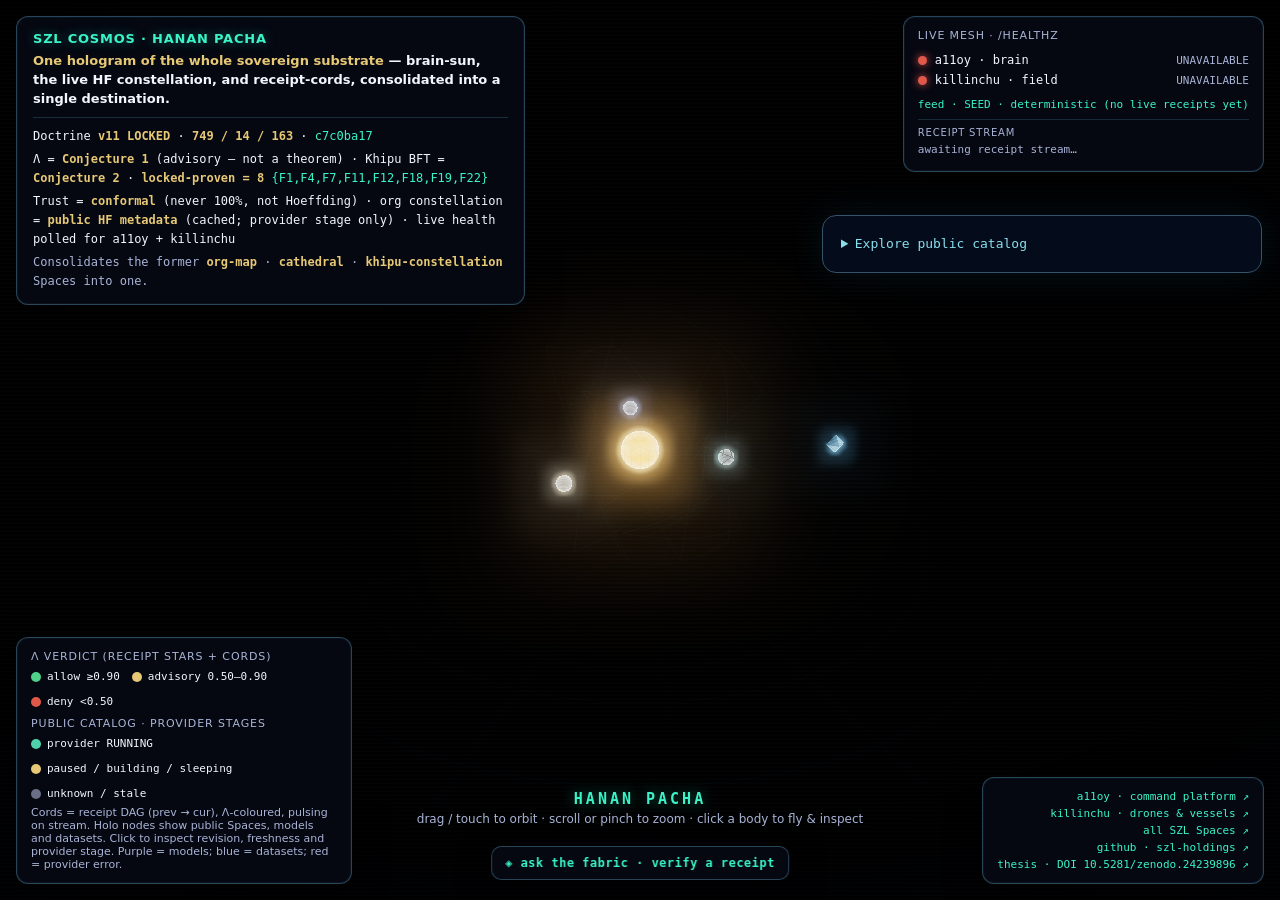
==== commit bdaae365: "Replace placeholder DOI with minted Zenodo DOI in spaces/cosmos/index.html" ====
--- a/spaces/cosmos/index.html
+++ b/spaces/cosmos/index.html
@@ -320,7 +320,7 @@
     <a href="https://szlholdings-killinchu.hf.space" target="_blank" rel="noopener">killinchu · drones & vessels ↗</a>
     <a href="https://huggingface.co/SZLHOLDINGS" target="_blank" rel="noopener">all SZL Spaces ↗</a>
     <a href="https://github.com/szl-holdings" target="_blank" rel="noopener">github · szl-holdings ↗</a>
-    <a href="https://doi.org/10.5281/zenodo.19944926" target="_blank" rel="noopener">thesis · DOI 10.5281/zenodo.19944926 ↗</a>
+    <a href="https://doi.org/10.5281/zenodo.24239896" target="_blank" rel="noopener">thesis · DOI 10.5281/zenodo.24239896 ↗</a>
   </div>
   </div><!-- /#hud-sheet -->
 
